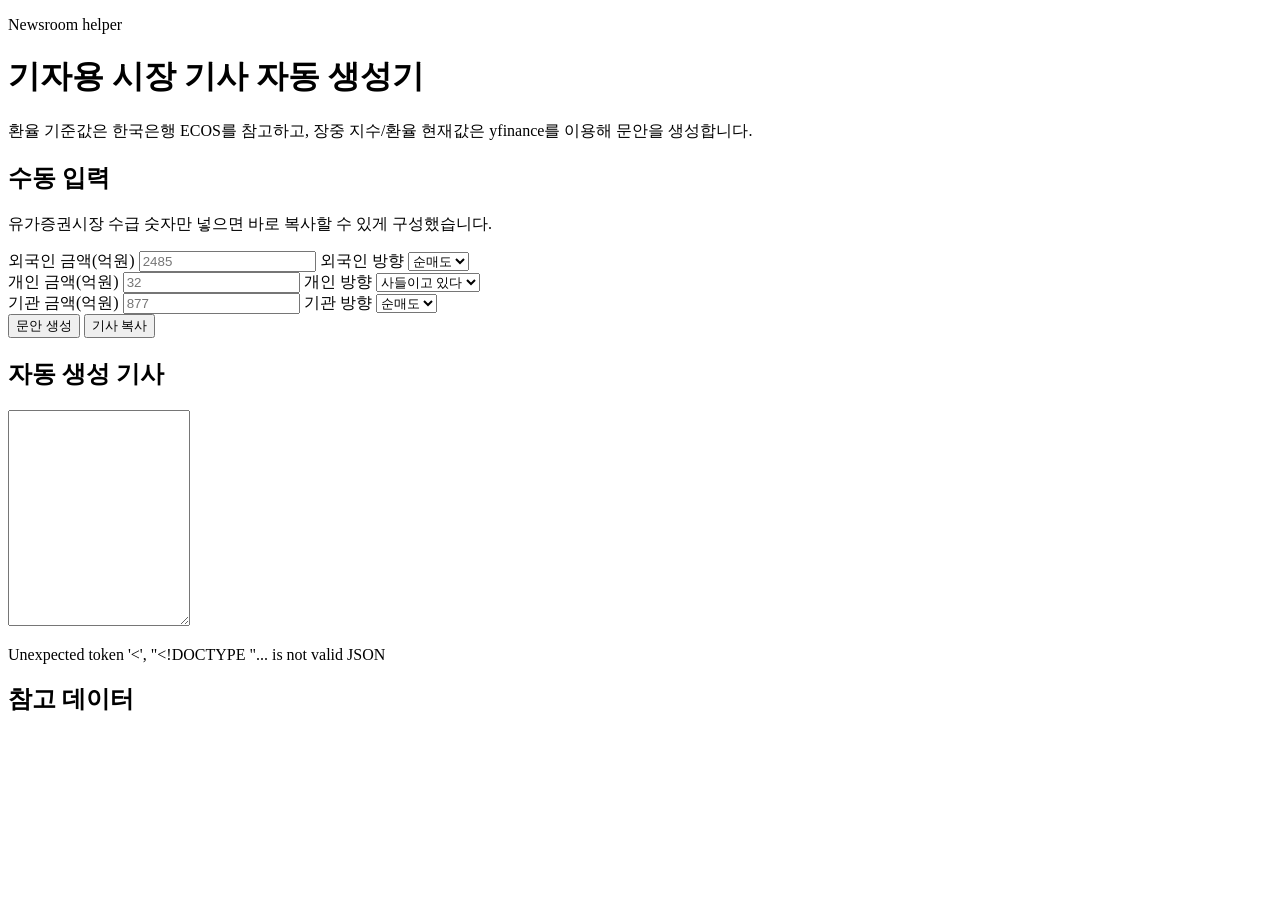
==== index.html @ 3d5deab4 "Rename reporter-fx-app/index.html to index.html" ====
<!doctype html>
<html lang="ko">
  <head>
    <meta charset="utf-8" />
    <meta name="viewport" content="width=device-width, initial-scale=1" />
    <title>기자용 시장 기사 자동 생성기</title>
    <link rel="stylesheet" href="/styles.css" />
  </head>
  <body>
    <main class="wrap">
      <header>
        <p class="eyebrow">Newsroom helper</p>
        <h1>기자용 시장 기사 자동 생성기</h1>
        <p class="sub">
          환율 기준값은 한국은행 ECOS를 참고하고, 장중 지수/환율 현재값은 yfinance를 이용해 문안을 생성합니다.
        </p>
      </header>

      <section class="panel form-panel">
        <h2>수동 입력</h2>
        <p class="hint">유가증권시장 수급 숫자만 넣으면 바로 복사할 수 있게 구성했습니다.</p>
        <div class="grid3">
          <label>
            <span>외국인 금액(억원)</span>
            <input id="foreigner_amount" type="text" placeholder="2485" />
          </label>
          <label>
            <span>외국인 방향</span>
            <select id="foreigner_flow">
              <option value="sell" selected>순매도</option>
              <option value="buy">순매수</option>
            </select>
          </label>
          <div></div>

          <label>
            <span>개인 금액(억원)</span>
            <input id="individual_amount" type="text" placeholder="32" />
          </label>
          <label>
            <span>개인 방향</span>
            <select id="individual_flow">
              <option value="buy" selected>사들이고 있다</option>
              <option value="sell">팔고 있다</option>
            </select>
          </label>
          <div></div>

          <label>
            <span>기관 금액(억원)</span>
            <input id="institution_amount" type="text" placeholder="877" />
          </label>
          <label>
            <span>기관 방향</span>
            <select id="institution_flow">
              <option value="sell" selected>순매도</option>
              <option value="buy">순매수</option>
            </select>
          </label>
          <div></div>
        </div>

        <div class="actions">
          <button id="refreshBtn">문안 생성</button>
          <button id="copyBtn" class="secondary">기사 복사</button>
        </div>
      </section>

      <section class="panel">
        <h2>자동 생성 기사</h2>
        <textarea id="article" rows="14" readonly></textarea>
        <p id="status" class="status">불러오는 중...</p>
      </section>

      <section class="panel meta-panel">
        <h2>참고 데이터</h2>
        <pre id="meta"></pre>
      </section>
    </main>

    <script src="/app.js"></script>
  </body>
</html>
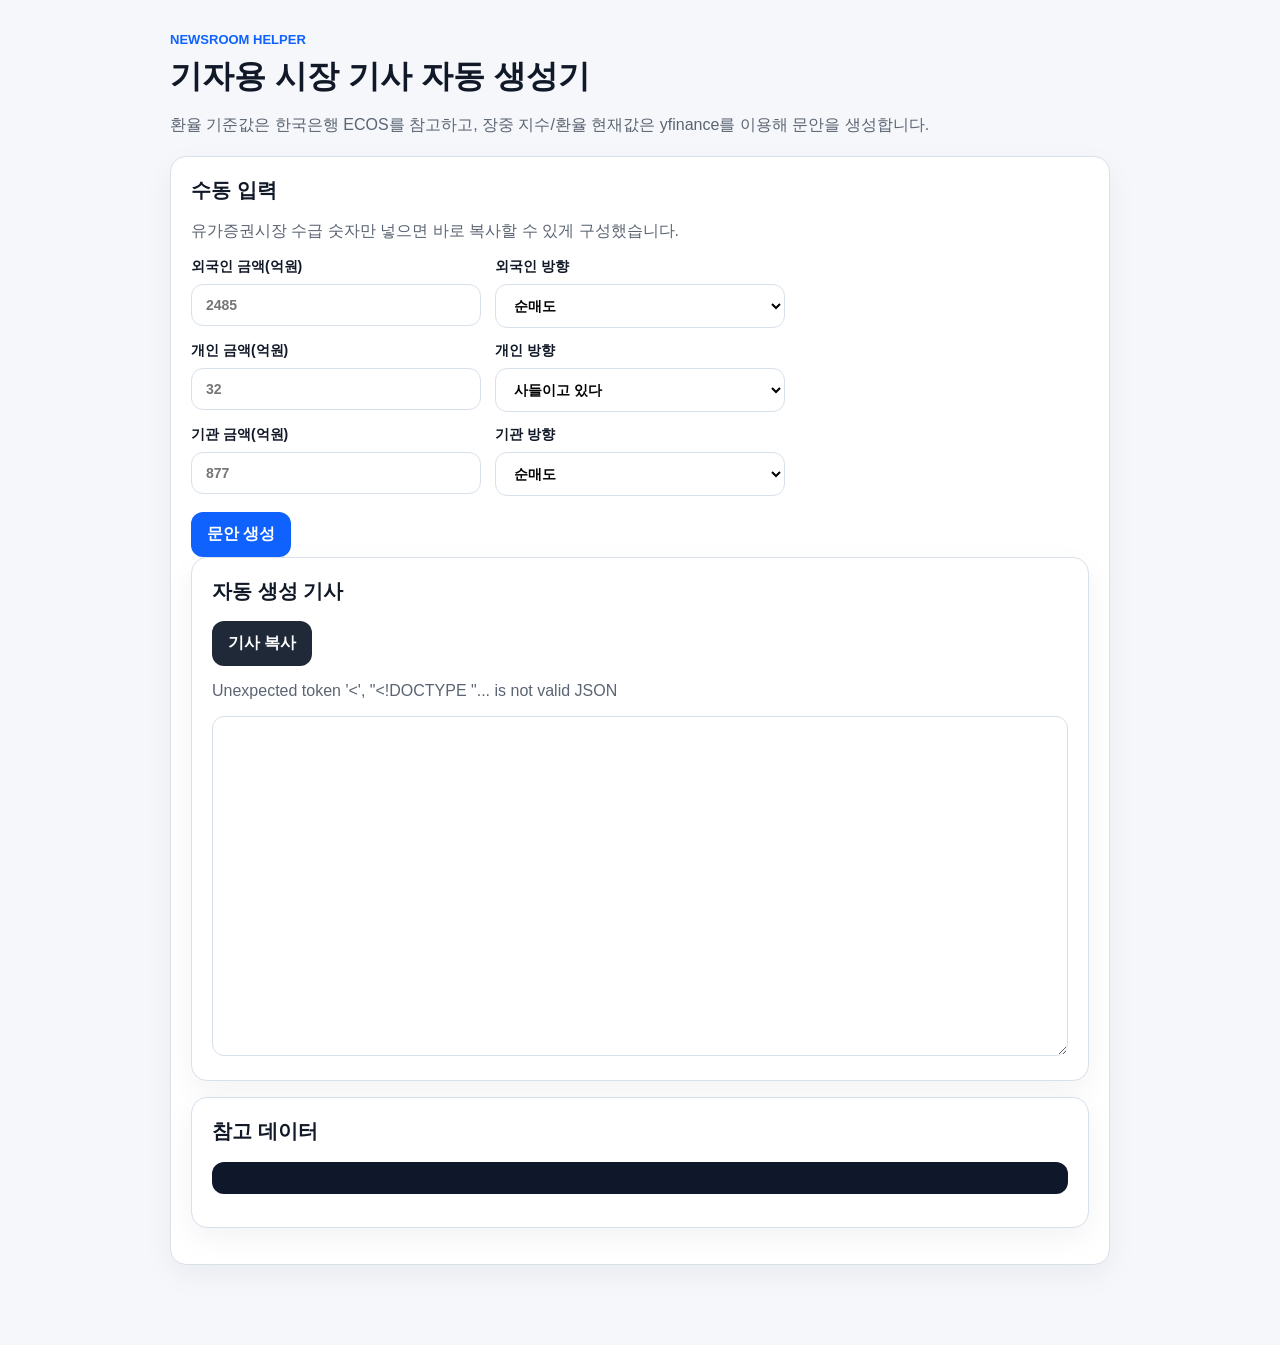
==== commit 1f8e9048: "Update index.html" ====
--- a/index.html
+++ b/index.html
@@ -60,17 +60,19 @@
           <div></div>
         </div>
 
-        <div class="actions">
-          <button id="refreshBtn">문안 생성</button>
-          <button id="copyBtn" class="secondary">기사 복사</button>
-        </div>
-      </section>
+       <div class="actions">
+  <button id="refreshBtn">문안 생성</button>
+</div>
 
-      <section class="panel">
-        <h2>자동 생성 기사</h2>
-        <textarea id="article" rows="14" readonly></textarea>
-        <p id="status" class="status">불러오는 중...</p>
-      </section>
+<section class="panel">
+  <div class="panel-head">
+    <h2>자동 생성 기사</h2>
+    <button id="copyBtn" class="secondary">기사 복사</button>
+  </div>
+
+  <p id="status" class="status">불러오는 중...</p>
+  <textarea id="article" readonly>불러오는 중...</textarea>
+</section> 
 
       <section class="panel meta-panel">
         <h2>참고 데이터</h2>
--- a/styles.css
+++ b/styles.css
@@ -0,0 +1,140 @@
+:root {
+  color-scheme: light;
+  --bg: #f5f7fb;
+  --panel: #ffffff;
+  --line: #d8e0ea;
+  --text: #111827;
+  --muted: #5b6472;
+  --accent: #0f62fe;
+}
+
+* {
+  box-sizing: border-box;
+}
+
+body {
+  margin: 0;
+  font-family: -apple-system, BlinkMacSystemFont, "Segoe UI", Roboto, "Noto Sans KR", sans-serif;
+  background: var(--bg);
+  color: var(--text);
+}
+
+.wrap {
+  max-width: 980px;
+  margin: 0 auto;
+  padding: 32px 20px 64px;
+}
+
+header {
+  margin-bottom: 20px;
+}
+
+.eyebrow {
+  margin: 0 0 8px;
+  font-size: 13px;
+  color: var(--accent);
+  font-weight: 700;
+  text-transform: uppercase;
+}
+
+h1 {
+  margin: 0 0 10px;
+  font-size: 32px;
+}
+
+h2 {
+  margin-top: 0;
+  font-size: 20px;
+}
+
+.sub,
+.hint,
+.status {
+  color: var(--muted);
+}
+
+.panel {
+  background: var(--panel);
+  border: 1px solid var(--line);
+  border-radius: 16px;
+  padding: 20px;
+  margin-bottom: 16px;
+  box-shadow: 0 10px 30px rgba(15, 23, 42, 0.05);
+}
+
+.grid3 {
+  display: grid;
+  grid-template-columns: repeat(3, minmax(0, 1fr));
+  gap: 14px;
+}
+
+label {
+  display: flex;
+  flex-direction: column;
+  gap: 8px;
+  font-size: 14px;
+  font-weight: 600;
+}
+
+input,
+select,
+textarea,
+button {
+  font: inherit;
+}
+
+input,
+select,
+textarea {
+  width: 100%;
+  border: 1px solid var(--line);
+  border-radius: 12px;
+  padding: 12px 14px;
+  background: #fff;
+}
+
+textarea {
+  line-height: 1.7;
+  min-height: 340px;
+  resize: vertical;
+}
+
+.actions {
+  display: flex;
+  gap: 10px;
+  margin-top: 16px;
+}
+
+button {
+  border: 0;
+  border-radius: 12px;
+  padding: 12px 16px;
+  cursor: pointer;
+  background: var(--accent);
+  color: #fff;
+  font-weight: 700;
+}
+
+button.secondary {
+  background: #1f2937;
+}
+
+pre {
+  white-space: pre-wrap;
+  word-break: break-word;
+  background: #0f172a;
+  color: #e5eefc;
+  padding: 16px;
+  border-radius: 12px;
+  overflow: auto;
+}
+
+@media (max-width: 820px) {
+  .grid3 {
+    grid-template-columns: 1fr;
+  }
+
+  h1 {
+    font-size: 26px;
+  }
+}
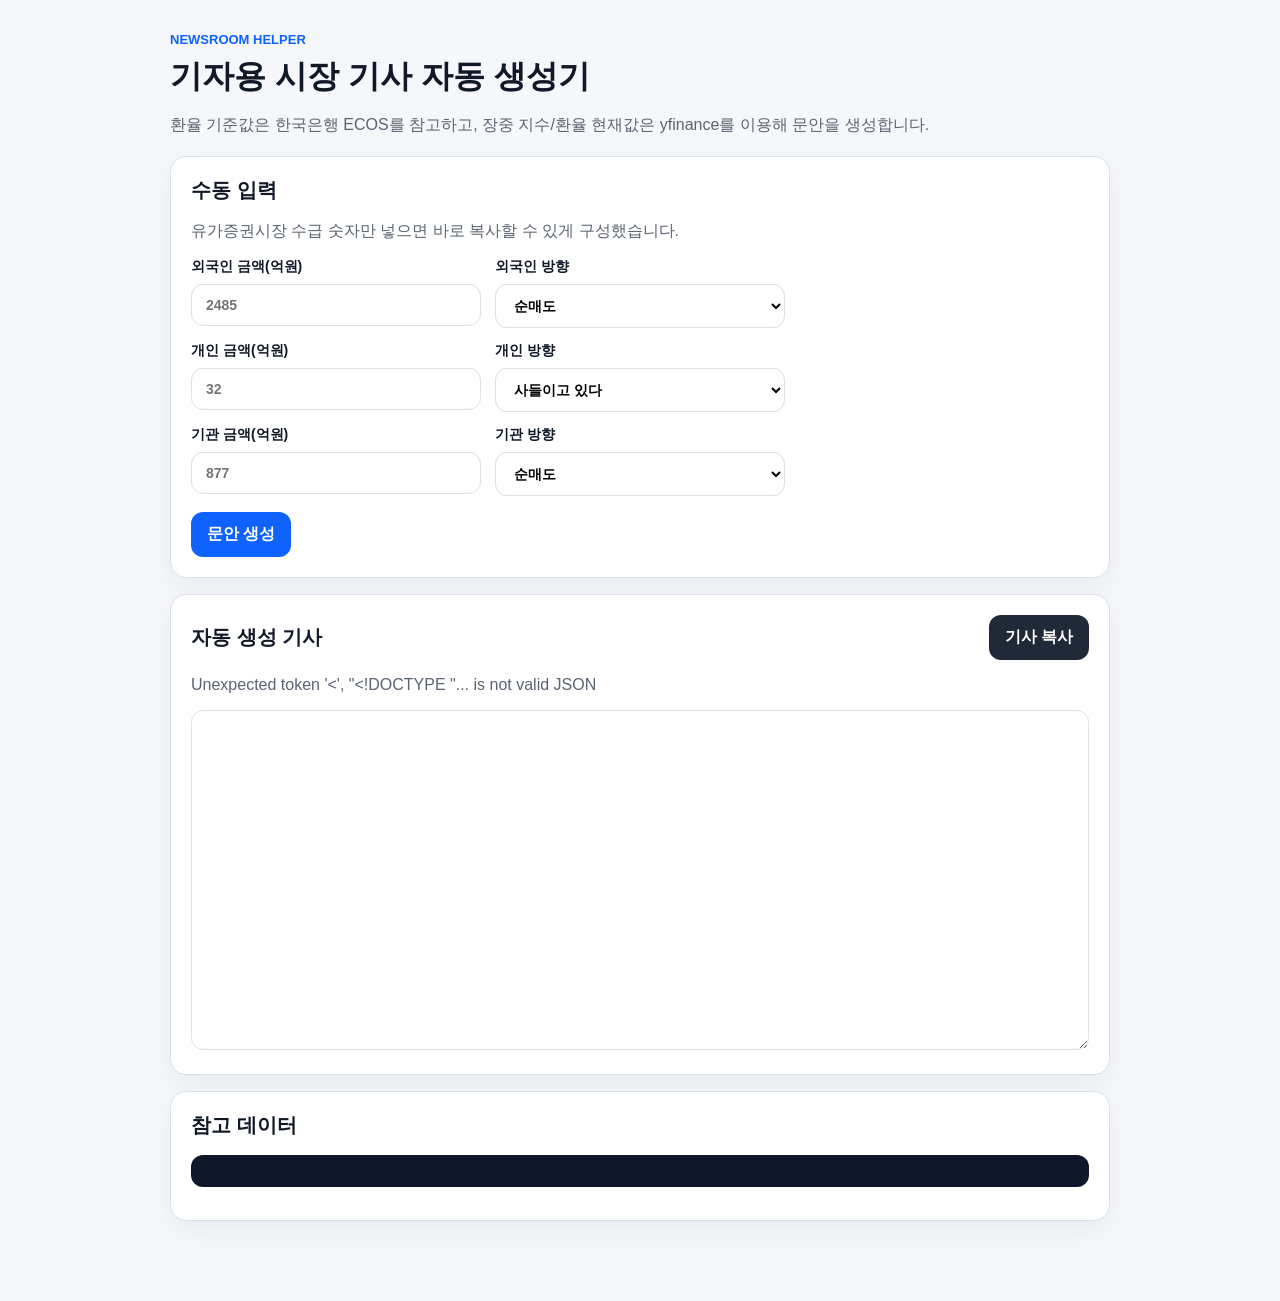
==== commit 378cd14c: "Update index.html" ====
--- a/index.html
+++ b/index.html
@@ -19,11 +19,13 @@
       <section class="panel form-panel">
         <h2>수동 입력</h2>
         <p class="hint">유가증권시장 수급 숫자만 넣으면 바로 복사할 수 있게 구성했습니다.</p>
+
         <div class="grid3">
           <label>
             <span>외국인 금액(억원)</span>
             <input id="foreigner_amount" type="text" placeholder="2485" />
           </label>
+
           <label>
             <span>외국인 방향</span>
             <select id="foreigner_flow">
@@ -31,12 +33,14 @@
               <option value="buy">순매수</option>
             </select>
           </label>
+
           <div></div>
 
           <label>
             <span>개인 금액(억원)</span>
             <input id="individual_amount" type="text" placeholder="32" />
           </label>
+
           <label>
             <span>개인 방향</span>
             <select id="individual_flow">
@@ -44,12 +48,14 @@
               <option value="sell">팔고 있다</option>
             </select>
           </label>
+
           <div></div>
 
           <label>
             <span>기관 금액(억원)</span>
             <input id="institution_amount" type="text" placeholder="877" />
           </label>
+
           <label>
             <span>기관 방향</span>
             <select id="institution_flow">
@@ -57,22 +63,24 @@
               <option value="buy">순매수</option>
             </select>
           </label>
+
           <div></div>
         </div>
 
-       <div class="actions">
-  <button id="refreshBtn">문안 생성</button>
-</div>
+        <div class="actions">
+          <button id="refreshBtn">문안 생성</button>
+        </div>
+      </section>
 
-<section class="panel">
-  <div class="panel-head">
-    <h2>자동 생성 기사</h2>
-    <button id="copyBtn" class="secondary">기사 복사</button>
-  </div>
+      <section class="panel">
+        <div class="panel-head">
+          <h2>자동 생성 기사</h2>
+          <button id="copyBtn" class="secondary">기사 복사</button>
+        </div>
 
-  <p id="status" class="status">불러오는 중...</p>
-  <textarea id="article" readonly>불러오는 중...</textarea>
-</section> 
+        <p id="status" class="status">불러오는 중...</p>
+        <textarea id="article" readonly>불러오는 중...</textarea>
+      </section>
 
       <section class="panel meta-panel">
         <h2>참고 데이터</h2>
--- a/styles.css
+++ b/styles.css
@@ -60,6 +60,18 @@
   padding: 20px;
   margin-bottom: 16px;
   box-shadow: 0 10px 30px rgba(15, 23, 42, 0.05);
+}
+
+.panel-head {
+  display: flex;
+  align-items: center;
+  justify-content: space-between;
+  gap: 12px;
+  margin-bottom: 12px;
+}
+
+.panel-head h2 {
+  margin: 0;
 }
 
 .grid3 {
@@ -130,6 +142,11 @@
 }
 
 @media (max-width: 820px) {
+  .panel-head {
+    flex-direction: column;
+    align-items: stretch;
+  }
+
   .grid3 {
     grid-template-columns: 1fr;
   }
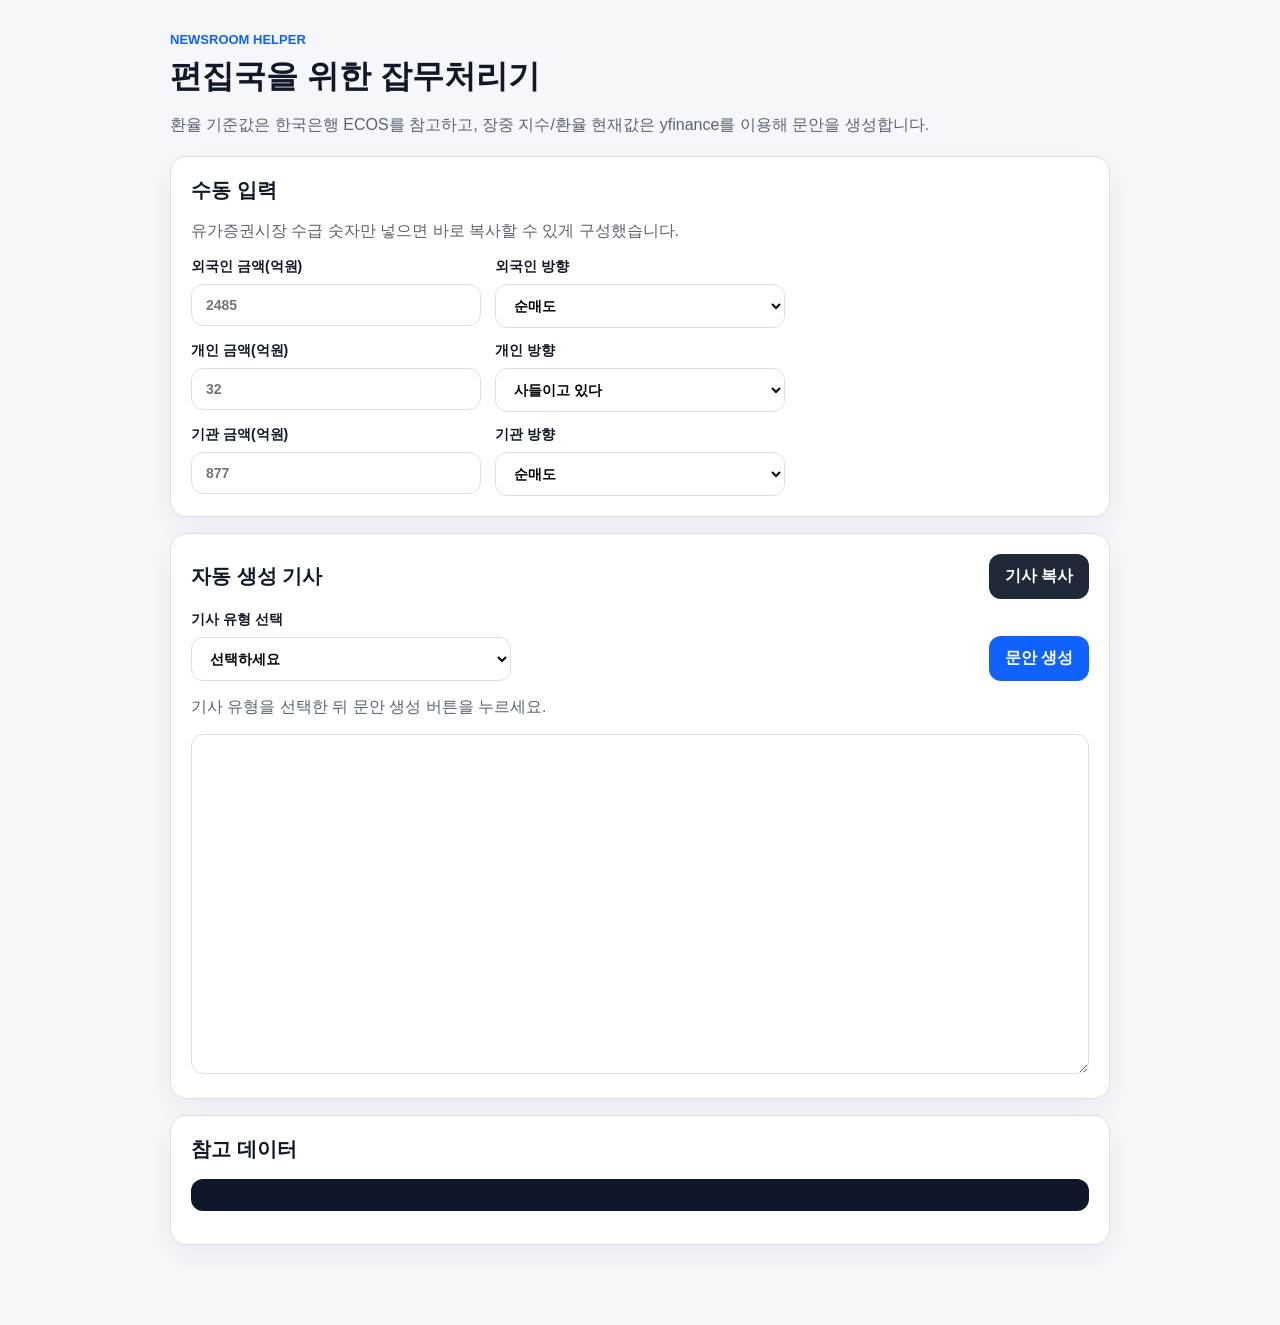
==== commit 8b21c085: "Update index.html" ====
--- a/index.html
+++ b/index.html
@@ -3,14 +3,14 @@
   <head>
     <meta charset="utf-8" />
     <meta name="viewport" content="width=device-width, initial-scale=1" />
-    <title>기자용 시장 기사 자동 생성기</title>
+    <title>편집국을 위한 잡무처리기</title>
     <link rel="stylesheet" href="/styles.css" />
   </head>
   <body>
     <main class="wrap">
       <header>
         <p class="eyebrow">Newsroom helper</p>
-        <h1>기자용 시장 기사 자동 생성기</h1>
+        <h1>편집국을 위한 잡무처리기</h1>
         <p class="sub">
           환율 기준값은 한국은행 ECOS를 참고하고, 장중 지수/환율 현재값은 yfinance를 이용해 문안을 생성합니다.
         </p>
@@ -66,10 +66,6 @@
 
           <div></div>
         </div>
-
-        <div class="actions">
-          <button id="refreshBtn">문안 생성</button>
-        </div>
       </section>
 
       <section class="panel">
@@ -78,8 +74,22 @@
           <button id="copyBtn" class="secondary">기사 복사</button>
         </div>
 
-        <p id="status" class="status">불러오는 중...</p>
-        <textarea id="article" readonly>불러오는 중...</textarea>
+        <div class="article-controls">
+          <label class="article-type-field">
+            <span>기사 유형 선택</span>
+            <select id="article_type">
+              <option value="" selected>선택하세요</option>
+              <option value="intraday">장중 기사</option>
+              <option value="opening">개장 기사</option>
+              <option value="weekly_close">주간 종가 기사</option>
+            </select>
+          </label>
+
+          <button id="refreshBtn">문안 생성</button>
+        </div>
+
+        <p id="status" class="status">기사 유형을 선택한 뒤 문안 생성 버튼을 누르세요.</p>
+        <textarea id="article" readonly></textarea>
       </section>
 
       <section class="panel meta-panel">
--- a/styles.css
+++ b/styles.css
@@ -141,6 +141,38 @@
   overflow: auto;
 }
 
+.article-controls {
+  display: flex;
+  align-items: flex-end;
+  gap: 12px;
+  margin-bottom: 12px;
+}
+
+.article-type-field {
+  flex: 1;
+  display: flex;
+  flex-direction: column;
+  gap: 8px;
+  font-size: 14px;
+  font-weight: 600;
+}
+
+.article-type-field select {
+  max-width: 320px;
+}
+
+@media (max-width: 820px) {
+  .article-controls {
+    flex-direction: column;
+    align-items: stretch;
+  }
+
+  .article-type-field select {
+    max-width: none;
+  }
+}
+
+
 @media (max-width: 820px) {
   .panel-head {
     flex-direction: column;
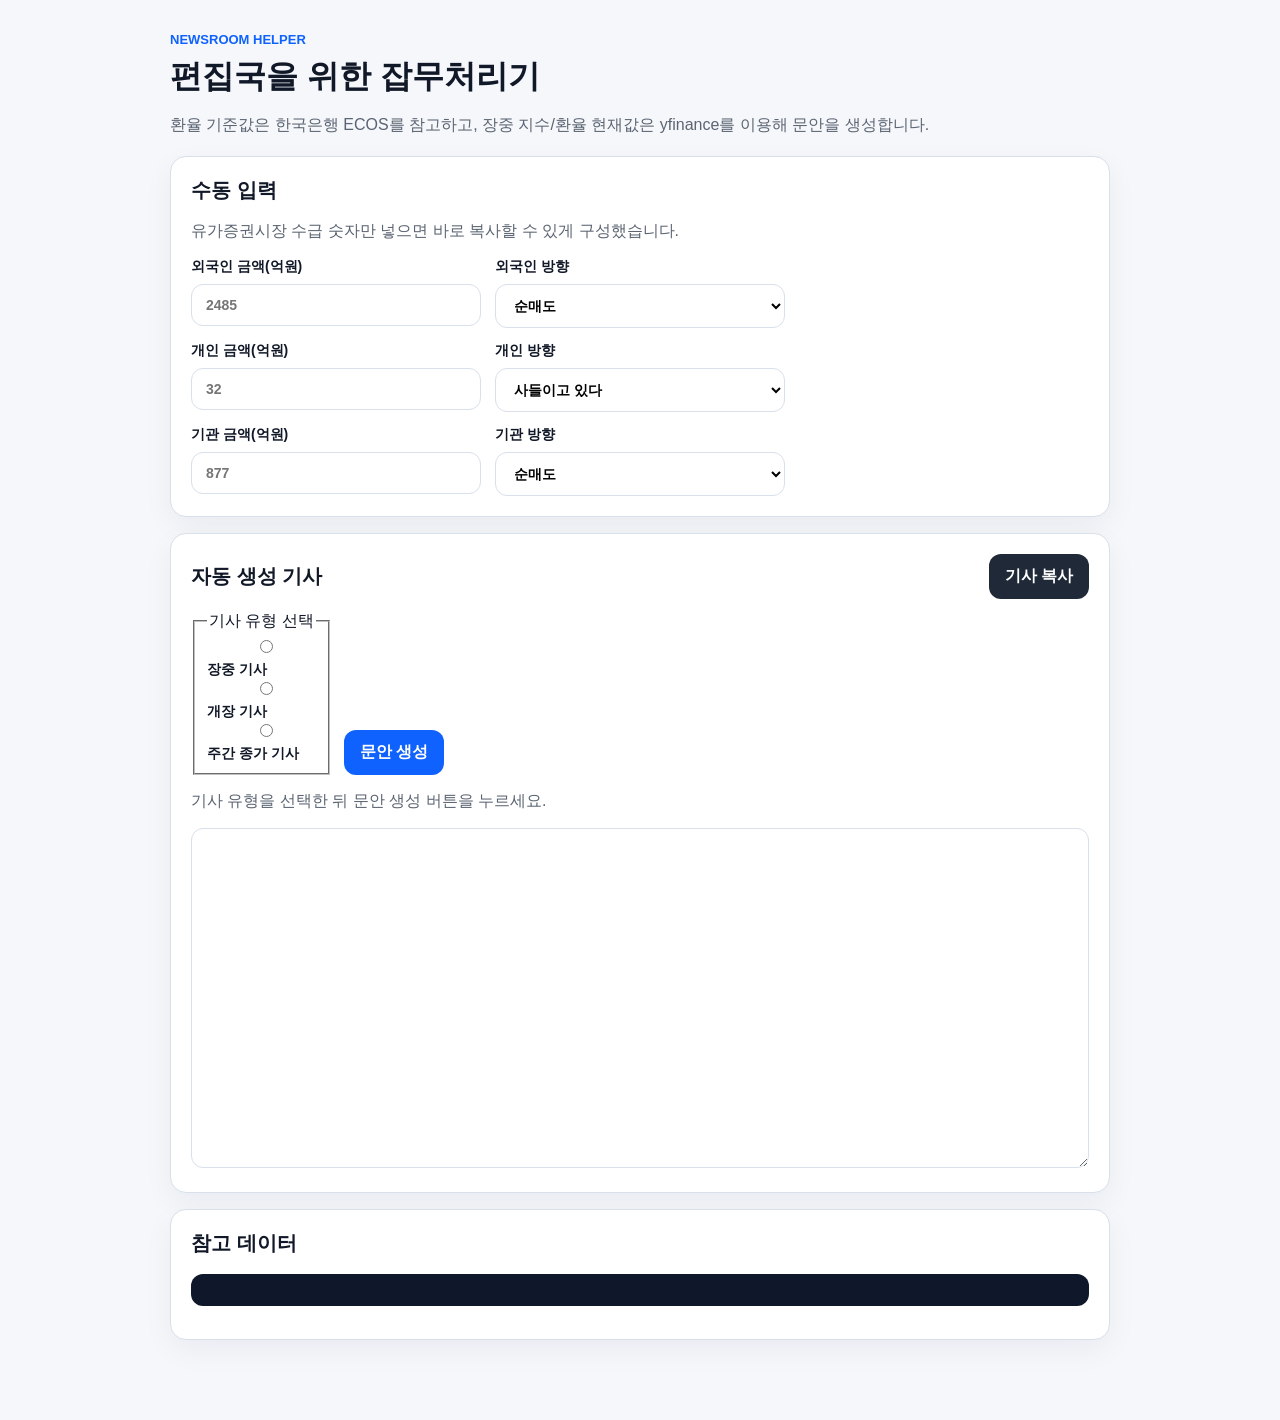
==== commit 35c78f50: "Update index.html" ====
--- a/index.html
+++ b/index.html
@@ -75,18 +75,27 @@
         </div>
 
         <div class="article-controls">
-          <label class="article-type-field">
-            <span>기사 유형 선택</span>
-            <select id="article_type">
-              <option value="" selected>선택하세요</option>
-              <option value="intraday">장중 기사</option>
-              <option value="opening">개장 기사</option>
-              <option value="weekly_close">주간 종가 기사</option>
-            </select>
-          </label>
+  <fieldset class="article-type-group">
+    <legend>기사 유형 선택</legend>
 
-          <button id="refreshBtn">문안 생성</button>
-        </div>
+    <label class="article-type-option">
+      <input type="radio" name="article_type" value="intraday" />
+      <span>장중 기사</span>
+    </label>
+
+    <label class="article-type-option">
+      <input type="radio" name="article_type" value="opening" />
+      <span>개장 기사</span>
+    </label>
+
+    <label class="article-type-option">
+      <input type="radio" name="article_type" value="weekly_close" />
+      <span>주간 종가 기사</span>
+    </label>
+  </fieldset>
+
+  <button id="refreshBtn">문안 생성</button>
+</div> 
 
         <p id="status" class="status">기사 유형을 선택한 뒤 문안 생성 버튼을 누르세요.</p>
         <textarea id="article" readonly></textarea>
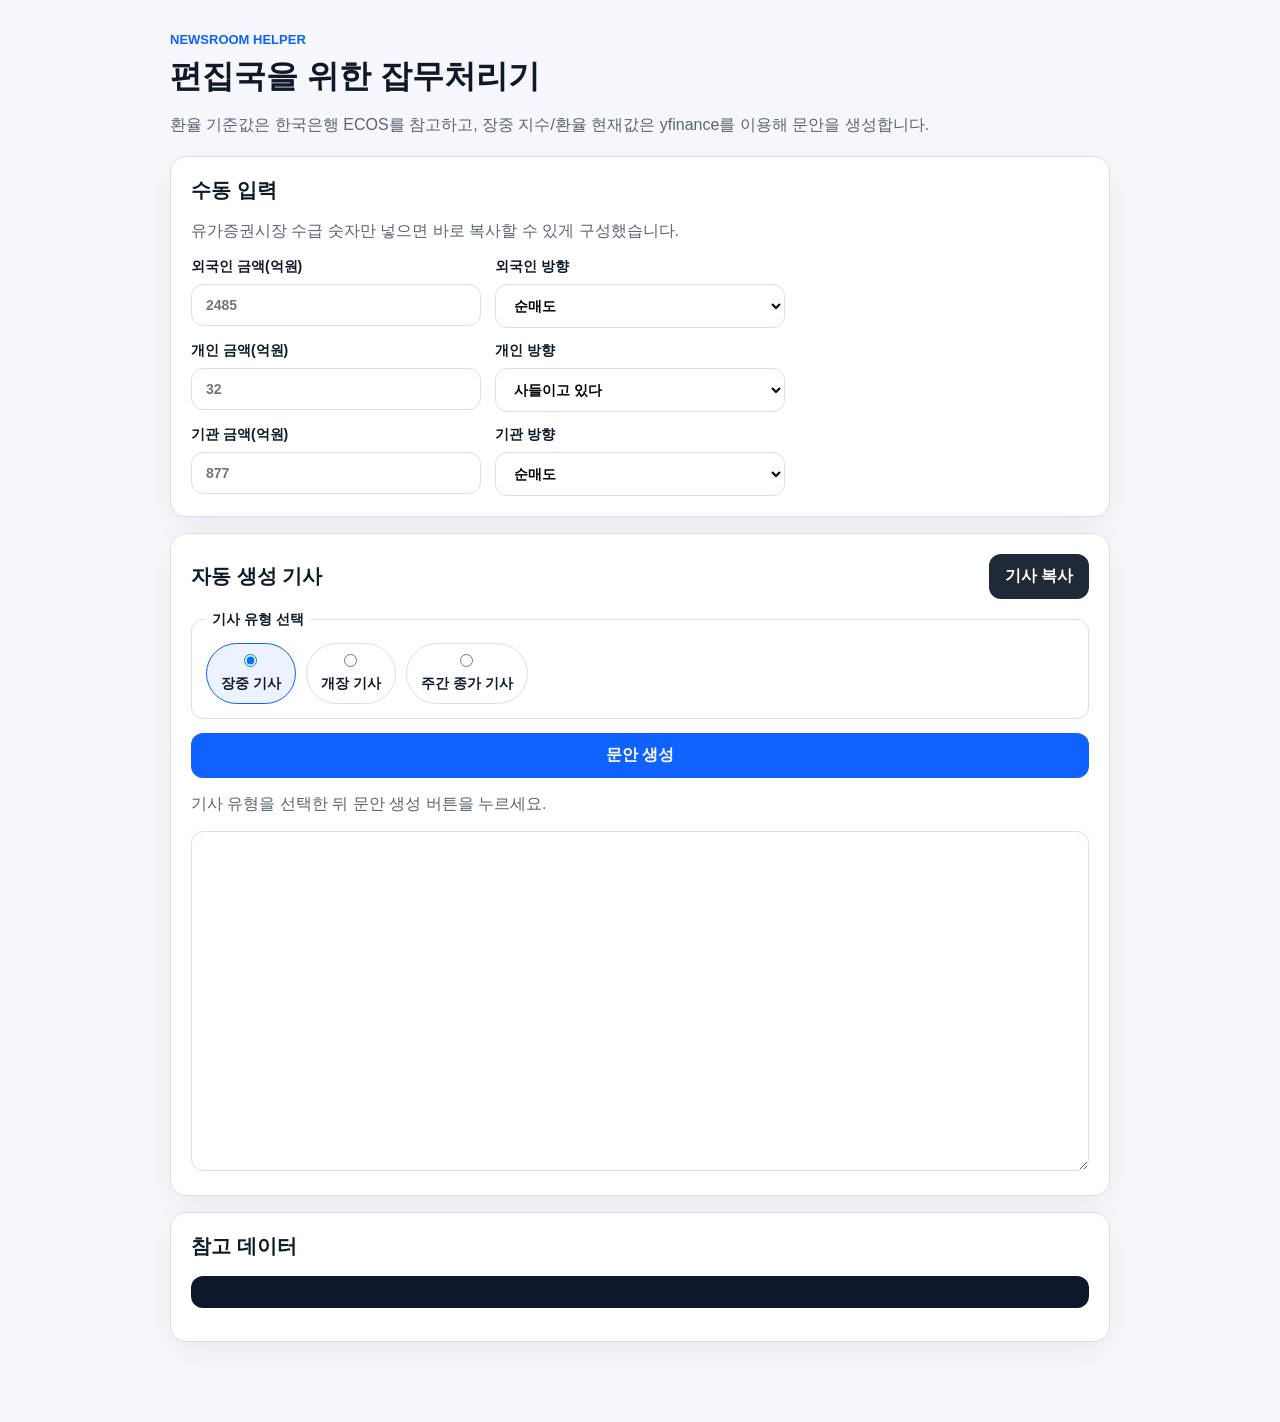
==== commit da9773d1: "Update index.html" ====
--- a/index.html
+++ b/index.html
@@ -79,7 +79,7 @@
     <legend>기사 유형 선택</legend>
 
     <label class="article-type-option">
-      <input type="radio" name="article_type" value="intraday" />
+      <input type="radio" name="article_type" value="intraday" checked />
       <span>장중 기사</span>
     </label>
 
--- a/styles.css
+++ b/styles.css
@@ -143,19 +143,60 @@
 
 .article-controls {
   display: flex;
-  align-items: flex-end;
-  gap: 12px;
+  flex-direction: column;
+  gap: 14px;
   margin-bottom: 12px;
 }
 
-.article-type-field {
-  flex: 1;
-  display: flex;
-  flex-direction: column;
+.article-type-group {
+  border: 1px solid var(--line);
+  border-radius: 12px;
+  padding: 14px;
+  margin: 0;
+  display: flex;
+  flex-wrap: wrap;
+  gap: 10px;
+}
+
+.article-type-group legend {
+  padding: 0 6px;
+  font-size: 14px;
+  font-weight: 700;
+  color: var(--text);
+}
+
+.article-type-option {
+  display: inline-flex;
+  align-items: center;
   gap: 8px;
-  font-size: 14px;
+  border: 1px solid var(--line);
+  border-radius: 999px;
+  padding: 10px 14px;
+  background: #fff;
+  cursor: pointer;
   font-weight: 600;
 }
+
+.article-type-option input {
+  width: auto;
+  margin: 0;
+}
+
+.article-type-option:has(input:checked) {
+  border-color: var(--accent);
+  background: rgba(15, 98, 254, 0.08);
+}
+
+@media (max-width: 820px) {
+  .article-type-group {
+    flex-direction: column;
+  }
+
+  .article-type-option {
+    width: 100%;
+    border-radius: 12px;
+  }
+} 
 
 .article-type-field select {
   max-width: 320px;
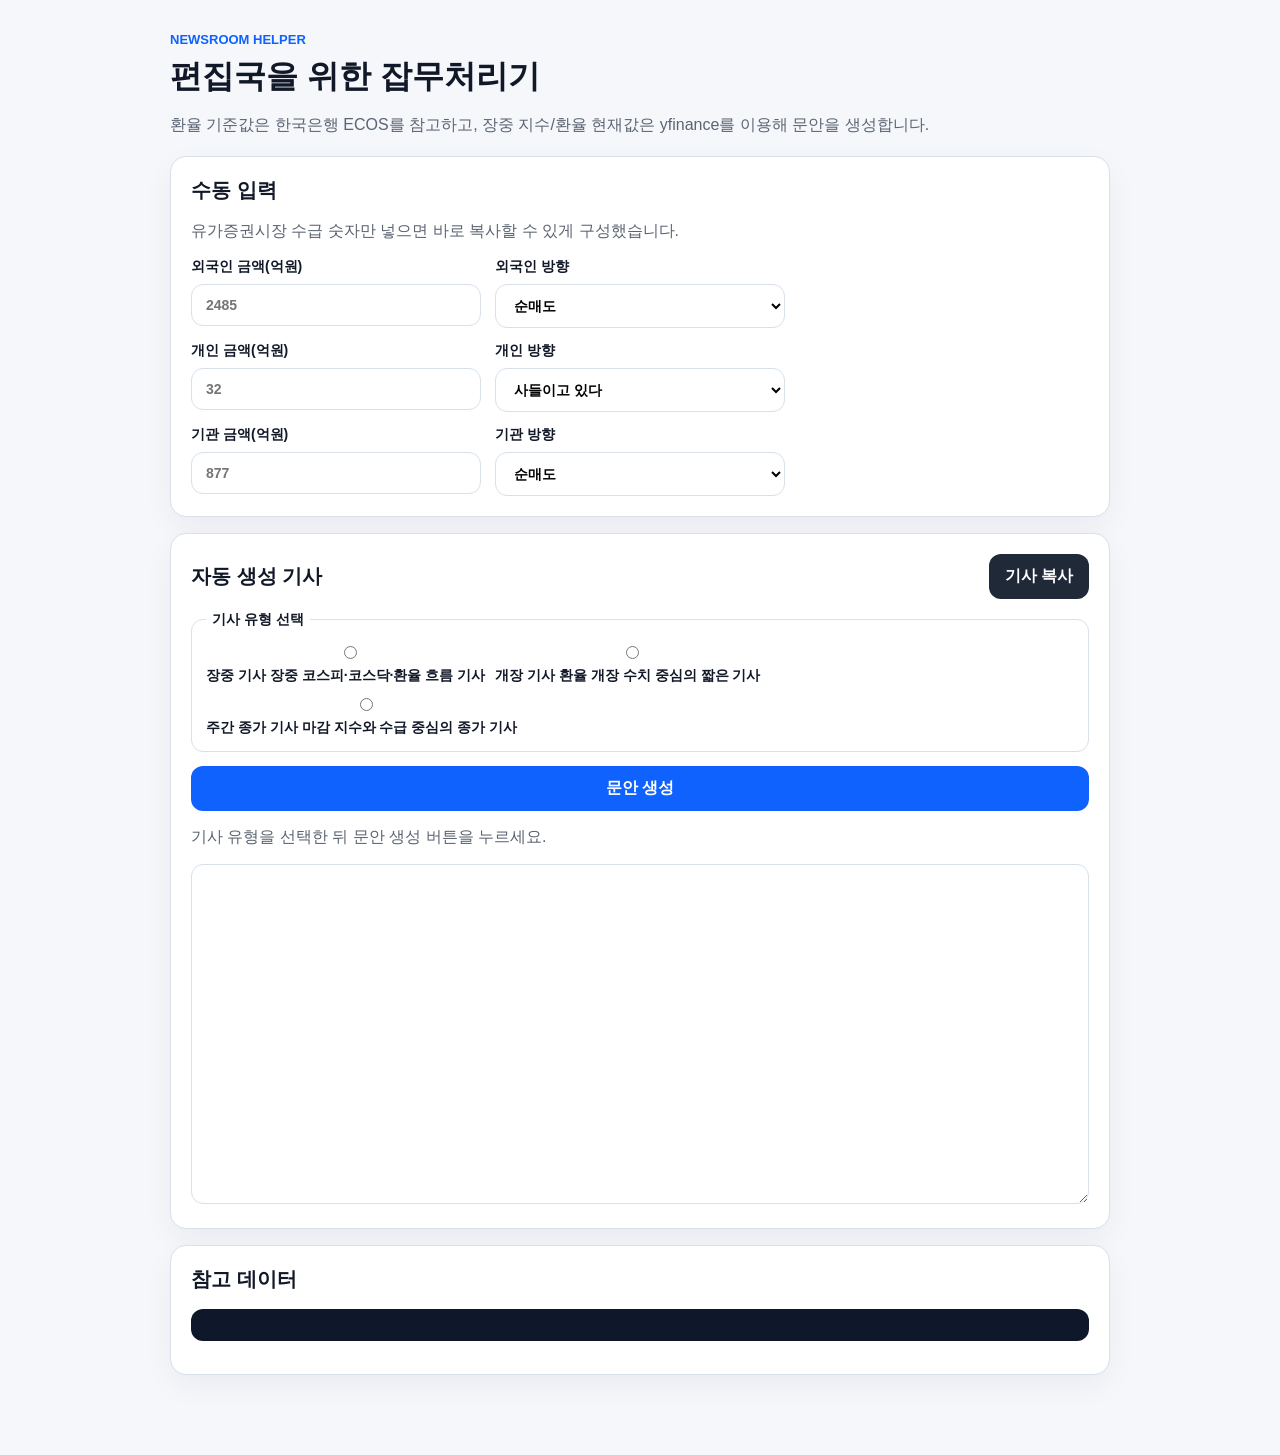
==== commit 37412f86: "Update index.html" ====
--- a/index.html
+++ b/index.html
@@ -78,25 +78,34 @@
   <fieldset class="article-type-group">
     <legend>기사 유형 선택</legend>
 
-    <label class="article-type-option">
-      <input type="radio" name="article_type" value="intraday" checked />
-      <span>장중 기사</span>
+    <label class="article-type-card">
+      <input type="radio" name="article_type" value="intraday" />
+      <div class="article-type-card-body">
+        <strong>장중 기사</strong>
+        <span>장중 코스피·코스닥·환율 흐름 기사</span>
+      </div>
     </label>
 
-    <label class="article-type-option">
+    <label class="article-type-card">
       <input type="radio" name="article_type" value="opening" />
-      <span>개장 기사</span>
+      <div class="article-type-card-body">
+        <strong>개장 기사</strong>
+        <span>환율 개장 수치 중심의 짧은 기사</span>
+      </div>
     </label>
 
-    <label class="article-type-option">
+    <label class="article-type-card">
       <input type="radio" name="article_type" value="weekly_close" />
-      <span>주간 종가 기사</span>
+      <div class="article-type-card-body">
+        <strong>주간 종가 기사</strong>
+        <span>마감 지수와 수급 중심의 종가 기사</span>
+      </div>
     </label>
   </fieldset>
 
   <button id="refreshBtn">문안 생성</button>
-</div> 
-
+</div>
+        
         <p id="status" class="status">기사 유형을 선택한 뒤 문안 생성 버튼을 누르세요.</p>
         <textarea id="article" readonly></textarea>
       </section>
